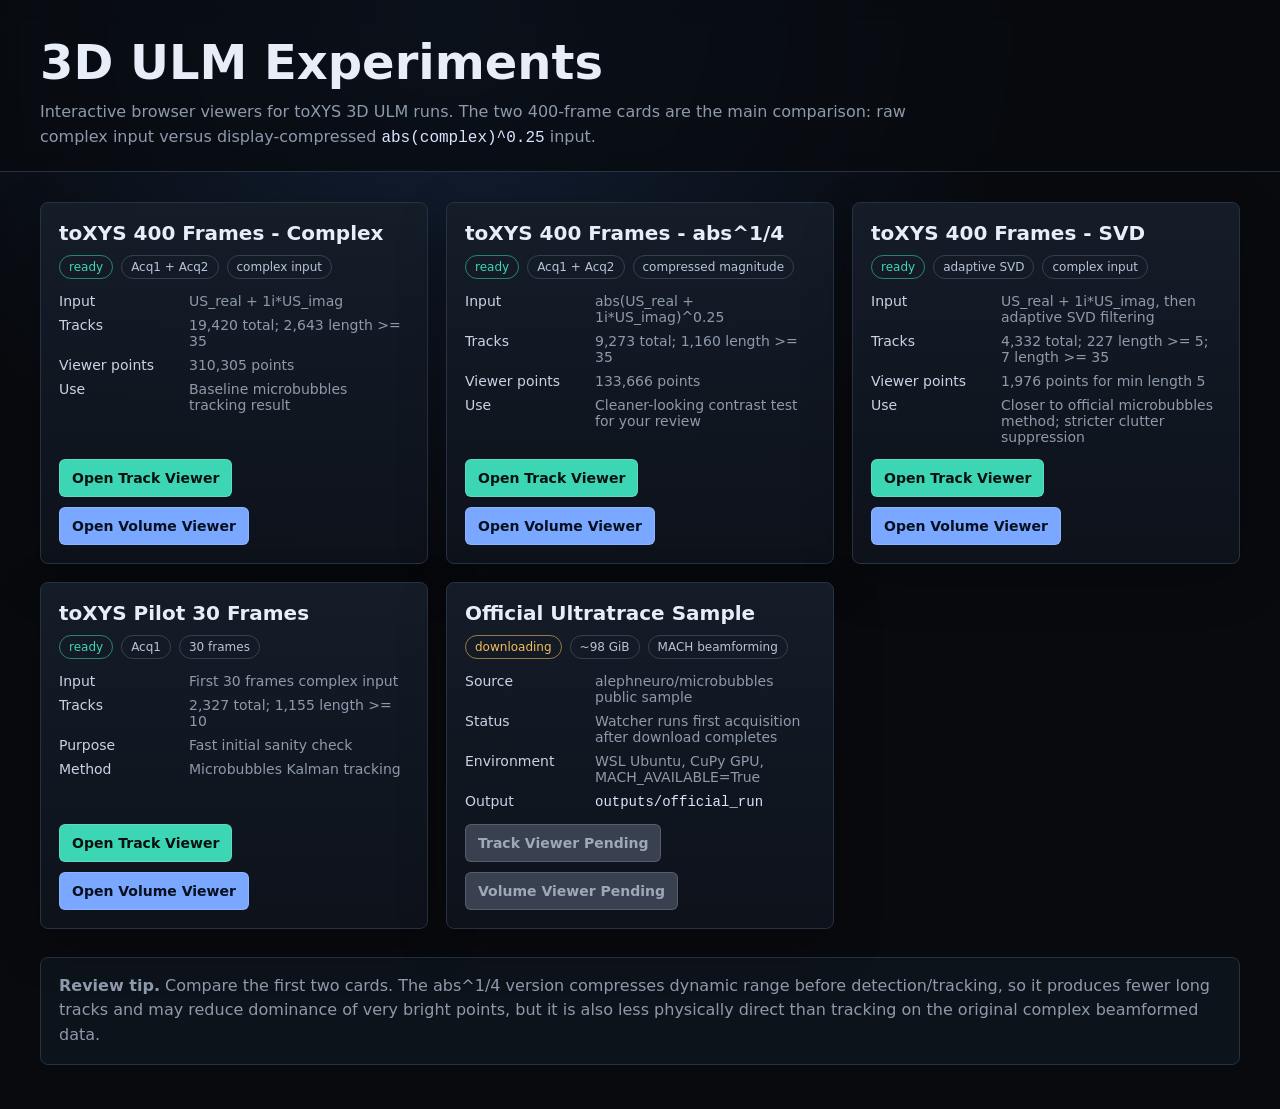
==== index.html @ ead872ce "Publish 3D ULM viewers" ====
﻿<!doctype html>
<html lang="en">
<head>
  <meta charset="utf-8" />
  <meta name="viewport" content="width=device-width, initial-scale=1" />
  <title>3D ULM Experiments</title>
  <style>
    :root { color-scheme: dark; --bg:#080a0e; --panel:#111722; --text:#e8eef7; --muted:#8d9aab; --line:#263143; --accent:#3dd6b5; --accent2:#7aa7ff; --warn:#f3bd5b; }
    *{box-sizing:border-box} body{margin:0;min-height:100vh;font-family:Inter,ui-sans-serif,system-ui,-apple-system,BlinkMacSystemFont,"Segoe UI",sans-serif;background:radial-gradient(circle at 35% 0%,#142239 0,transparent 36rem),var(--bg);color:var(--text)}
    header{padding:34px 40px 20px;border-bottom:1px solid var(--line);background:rgba(8,10,14,.72);backdrop-filter:blur(12px)}
    h1{margin:0 0 10px;font-size:clamp(28px,4vw,48px);font-weight:720;letter-spacing:0}.subtitle{max-width:920px;color:var(--muted);font-size:16px;line-height:1.55}
    main{padding:30px 40px 46px;max-width:1380px}.grid{display:grid;grid-template-columns:repeat(auto-fit,minmax(290px,1fr));gap:18px}.card{border:1px solid var(--line);background:linear-gradient(180deg,rgba(21,29,41,.96),rgba(13,18,27,.96));border-radius:8px;padding:18px;min-height:278px;display:flex;flex-direction:column;gap:14px;box-shadow:0 16px 48px rgba(0,0,0,.26)}
    .card h2{margin:0;font-size:20px;font-weight:680;letter-spacing:0}.tagrow{display:flex;flex-wrap:wrap;gap:8px;margin-top:10px}.tag{border:1px solid #334053;color:#b7c4d8;border-radius:999px;padding:4px 9px;font-size:12px}.tag.ready{border-color:rgba(61,214,181,.55);color:var(--accent)}.tag.pending{border-color:rgba(243,189,91,.58);color:var(--warn)}
    dl{display:grid;grid-template-columns:118px 1fr;gap:8px 12px;margin:0;color:var(--muted);font-size:14px}dt{color:#c8d4e5}dd{margin:0}.actions{display:flex;flex-wrap:wrap;gap:10px;margin-top:auto}a.button{text-decoration:none;color:#07110f;background:var(--accent);border:1px solid rgba(255,255,255,.15);border-radius:6px;padding:10px 12px;font-weight:700;font-size:14px}a.button.secondary{background:var(--accent2);color:#07101f}a.button.disabled{pointer-events:none;background:#394150;color:#9fa8b7}
    .note{margin-top:28px;border:1px solid var(--line);background:rgba(17,23,34,.7);border-radius:8px;padding:16px 18px;color:var(--muted);line-height:1.55}code{color:#d9e6ff}
  </style>
</head>
<body>
  <header>
    <h1>3D ULM Experiments</h1>
    <div class="subtitle">Interactive browser viewers for toXYS 3D ULM runs. The two 400-frame cards are the main comparison: raw complex input versus display-compressed <code>abs(complex)^0.25</code> input.</div>
  </header>
  <main>
    <div class="grid">
      <article class="card">
        <div><h2>toXYS 400 Frames - Complex</h2><div class="tagrow"><span class="tag ready">ready</span><span class="tag">Acq1 + Acq2</span><span class="tag">complex input</span></div></div>
        <dl><dt>Input</dt><dd>US_real + 1i*US_imag</dd><dt>Tracks</dt><dd>19,420 total; 2,643 length >= 35</dd><dt>Viewer points</dt><dd>310,305 points</dd><dt>Use</dt><dd>Baseline microbubbles tracking result</dd></dl>
        <div class="actions"><a class="button" href="toxys400_viewer/">Open Track Viewer</a><a class="button secondary" href="toxys400_volume/">Open Volume Viewer</a></div>
      </article>
      <article class="card">
        <div><h2>toXYS 400 Frames - abs^1/4</h2><div class="tagrow"><span class="tag ready">ready</span><span class="tag">Acq1 + Acq2</span><span class="tag">compressed magnitude</span></div></div>
        <dl><dt>Input</dt><dd>abs(US_real + 1i*US_imag)^0.25</dd><dt>Tracks</dt><dd>9,273 total; 1,160 length >= 35</dd><dt>Viewer points</dt><dd>133,666 points</dd><dt>Use</dt><dd>Cleaner-looking contrast test for your review</dd></dl>
        <div class="actions"><a class="button" href="toxys400_absq_viewer/">Open Track Viewer</a><a class="button secondary" href="toxys400_absq_volume/">Open Volume Viewer</a></div>
      </article>
      <article class="card">
        <div><h2>toXYS 400 Frames - SVD</h2><div class="tagrow"><span class="tag ready">ready</span><span class="tag">adaptive SVD</span><span class="tag">complex input</span></div></div>
        <dl><dt>Input</dt><dd>US_real + 1i*US_imag, then adaptive SVD filtering</dd><dt>Tracks</dt><dd>4,332 total; 227 length >= 5; 7 length >= 35</dd><dt>Viewer points</dt><dd>1,976 points for min length 5</dd><dt>Use</dt><dd>Closer to official microbubbles method; stricter clutter suppression</dd></dl>
        <div class="actions"><a class="button" href="toxys400_svd_viewer/">Open Track Viewer</a><a class="button secondary" href="toxys400_svd_volume/">Open Volume Viewer</a></div>
      </article>
      <article class="card">
        <div><h2>toXYS Pilot 30 Frames</h2><div class="tagrow"><span class="tag ready">ready</span><span class="tag">Acq1</span><span class="tag">30 frames</span></div></div>
        <dl><dt>Input</dt><dd>First 30 frames complex input</dd><dt>Tracks</dt><dd>2,327 total; 1,155 length >= 10</dd><dt>Purpose</dt><dd>Fast initial sanity check</dd><dt>Method</dt><dd>Microbubbles Kalman tracking</dd></dl>
        <div class="actions"><a class="button" href="viewer/">Open Track Viewer</a><a class="button secondary" href="volume/">Open Volume Viewer</a></div>
      </article>
      <article class="card">
        <div><h2>Official Ultratrace Sample</h2><div class="tagrow"><span class="tag pending">downloading</span><span class="tag">~98 GiB</span><span class="tag">MACH beamforming</span></div></div>
        <dl><dt>Source</dt><dd>alephneuro/microbubbles public sample</dd><dt>Status</dt><dd>Watcher runs first acquisition after download completes</dd><dt>Environment</dt><dd>WSL Ubuntu, CuPy GPU, MACH_AVAILABLE=True</dd><dt>Output</dt><dd><code>outputs/official_run</code></dd></dl>
        <div class="actions"><a class="button disabled" href="#">Track Viewer Pending</a><a class="button disabled" href="#">Volume Viewer Pending</a></div>
      </article>
    </div>
    <section class="note"><strong>Review tip.</strong> Compare the first two cards. The abs^1/4 version compresses dynamic range before detection/tracking, so it produces fewer long tracks and may reduce dominance of very bright points, but it is also less physically direct than tracking on the original complex beamformed data.</section>
  </main>
</body>
</html>
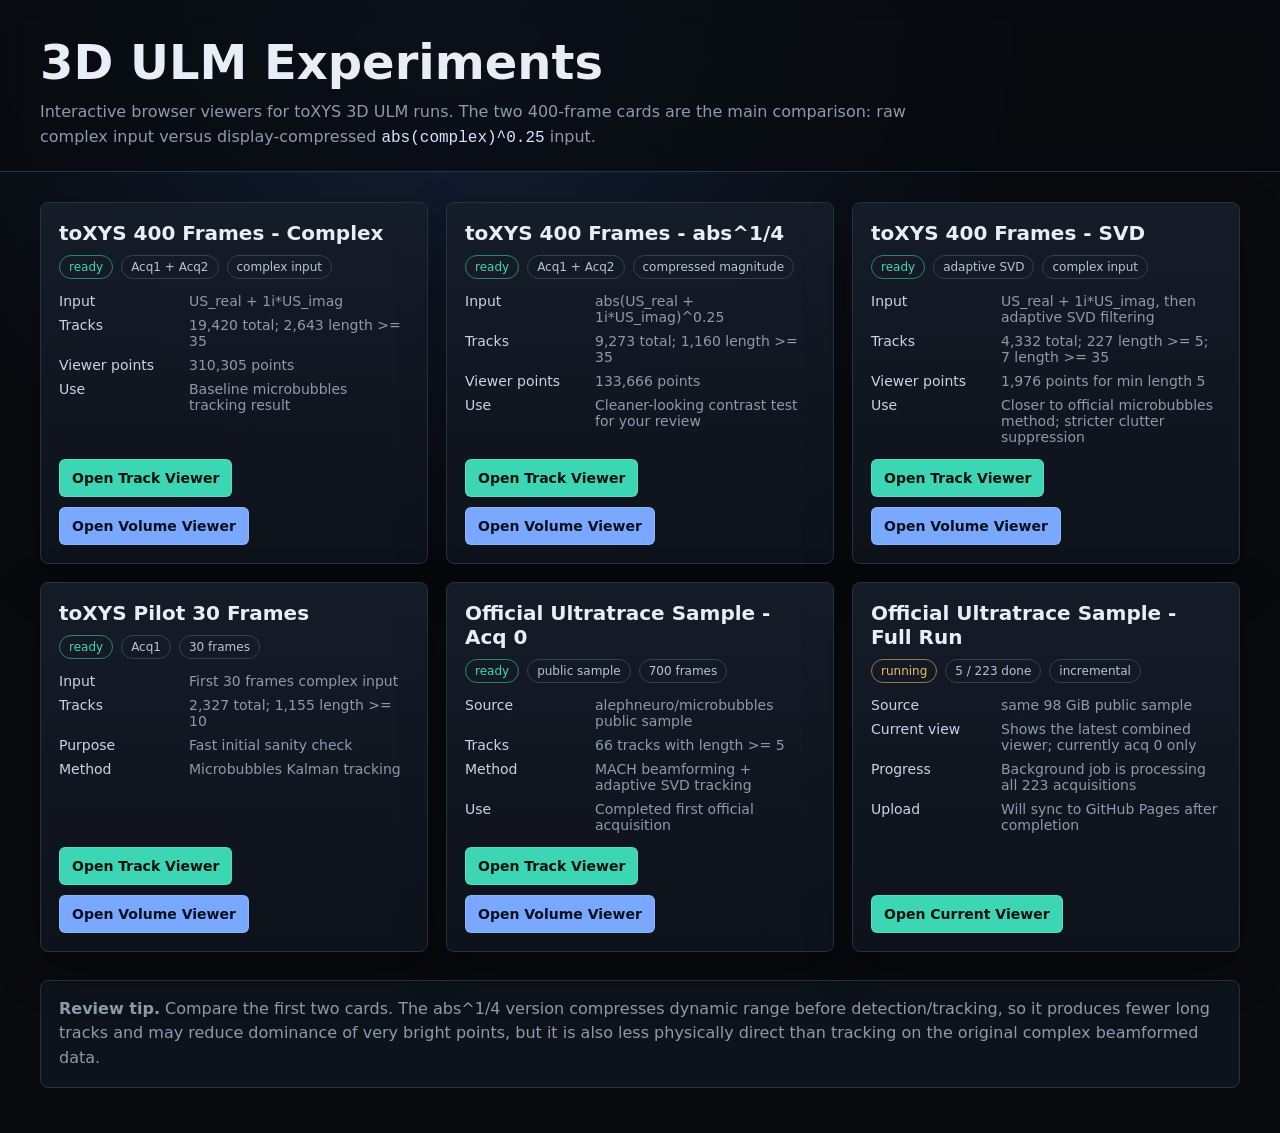
==== commit 69735a3b: "Add official Ultratrace viewers" ====
--- a/index.html
+++ b/index.html
@@ -43,9 +43,14 @@
         <div class="actions"><a class="button" href="viewer/">Open Track Viewer</a><a class="button secondary" href="volume/">Open Volume Viewer</a></div>
       </article>
       <article class="card">
-        <div><h2>Official Ultratrace Sample</h2><div class="tagrow"><span class="tag pending">downloading</span><span class="tag">~98 GiB</span><span class="tag">MACH beamforming</span></div></div>
-        <dl><dt>Source</dt><dd>alephneuro/microbubbles public sample</dd><dt>Status</dt><dd>Watcher runs first acquisition after download completes</dd><dt>Environment</dt><dd>WSL Ubuntu, CuPy GPU, MACH_AVAILABLE=True</dd><dt>Output</dt><dd><code>outputs/official_run</code></dd></dl>
-        <div class="actions"><a class="button disabled" href="#">Track Viewer Pending</a><a class="button disabled" href="#">Volume Viewer Pending</a></div>
+        <div><h2>Official Ultratrace Sample - Acq 0</h2><div class="tagrow"><span class="tag ready">ready</span><span class="tag">public sample</span><span class="tag">700 frames</span></div></div>
+        <dl><dt>Source</dt><dd>alephneuro/microbubbles public sample</dd><dt>Tracks</dt><dd>66 tracks with length >= 5</dd><dt>Method</dt><dd>MACH beamforming + adaptive SVD tracking</dd><dt>Use</dt><dd>Completed first official acquisition</dd></dl>
+        <div class="actions"><a class="button" href="official_viewer_min5/">Open Track Viewer</a><a class="button secondary" href="official_volume_min5/">Open Volume Viewer</a></div>
+      </article>
+      <article class="card">
+        <div><h2>Official Ultratrace Sample - Full Run</h2><div class="tagrow"><span class="tag pending">running</span><span class="tag">5 / 223 done</span><span class="tag">incremental</span></div></div>
+        <dl><dt>Source</dt><dd>same 98 GiB public sample</dd><dt>Current view</dt><dd>Shows the latest combined viewer; currently acq 0 only</dd><dt>Progress</dt><dd>Background job is processing all 223 acquisitions</dd><dt>Upload</dt><dd>Will sync to GitHub Pages after completion</dd></dl>
+        <div class="actions"><a class="button" href="official_full_viewer/">Open Current Viewer</a></div>
       </article>
     </div>
     <section class="note"><strong>Review tip.</strong> Compare the first two cards. The abs^1/4 version compresses dynamic range before detection/tracking, so it produces fewer long tracks and may reduce dominance of very bright points, but it is also less physically direct than tracking on the original complex beamformed data.</section>
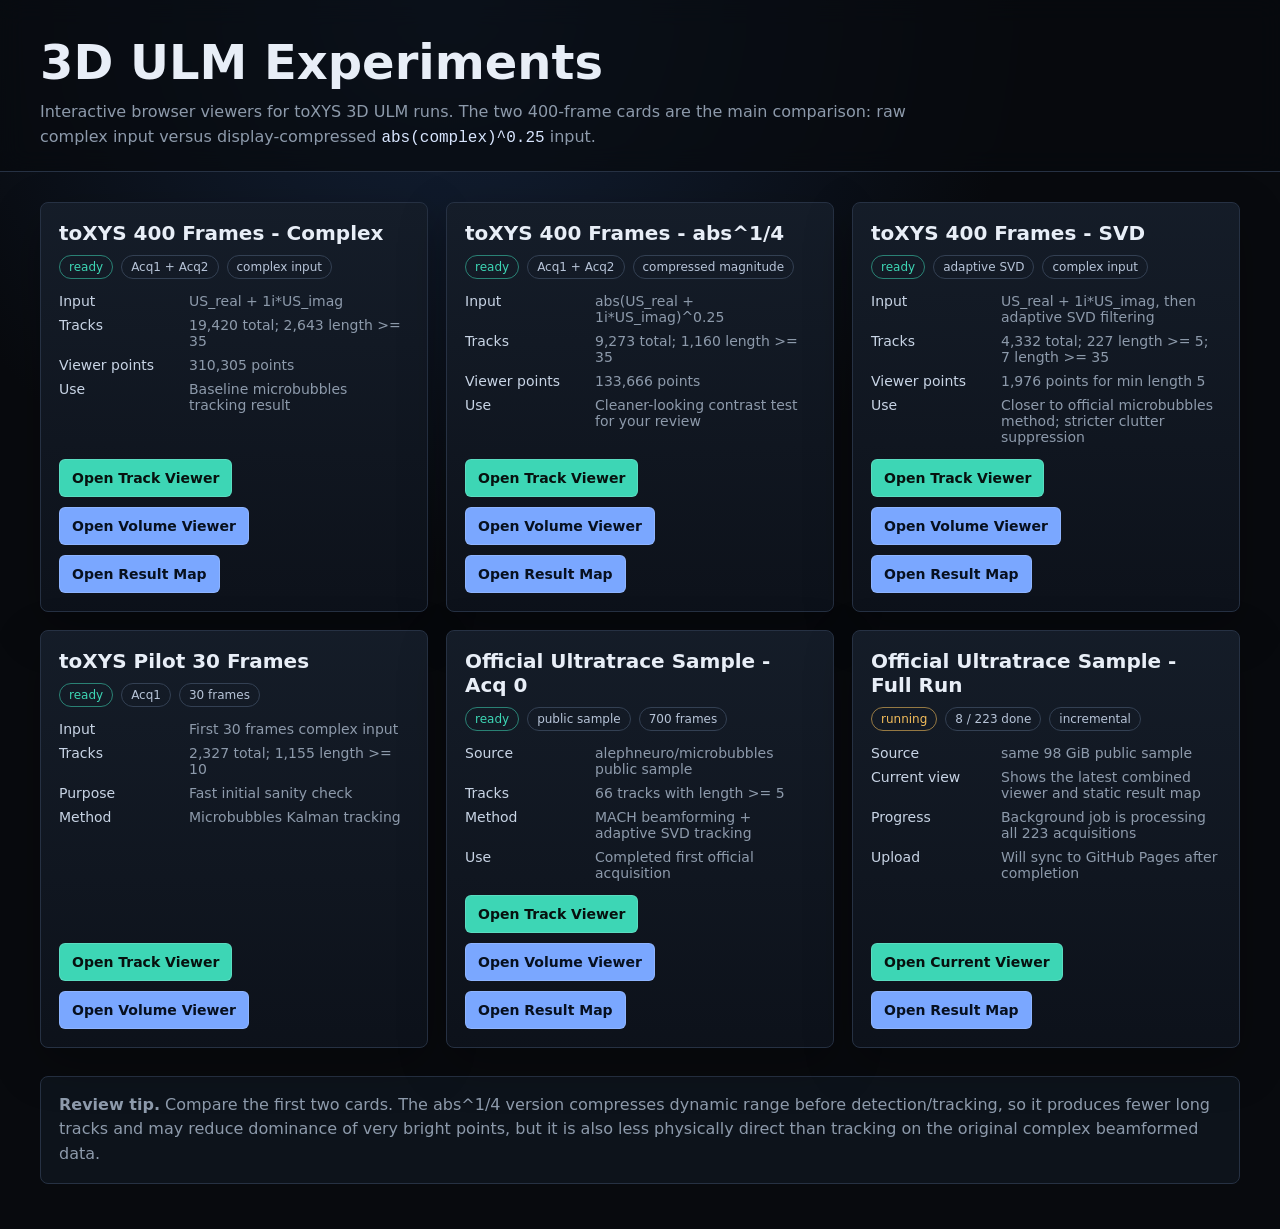
==== commit d193e8d3: "Add static ULM result maps" ====
--- a/index.html
+++ b/index.html
@@ -25,17 +25,17 @@
       <article class="card">
         <div><h2>toXYS 400 Frames - Complex</h2><div class="tagrow"><span class="tag ready">ready</span><span class="tag">Acq1 + Acq2</span><span class="tag">complex input</span></div></div>
         <dl><dt>Input</dt><dd>US_real + 1i*US_imag</dd><dt>Tracks</dt><dd>19,420 total; 2,643 length >= 35</dd><dt>Viewer points</dt><dd>310,305 points</dd><dt>Use</dt><dd>Baseline microbubbles tracking result</dd></dl>
-        <div class="actions"><a class="button" href="toxys400_viewer/">Open Track Viewer</a><a class="button secondary" href="toxys400_volume/">Open Volume Viewer</a></div>
+        <div class="actions"><a class="button" href="toxys400_viewer/">Open Track Viewer</a><a class="button secondary" href="toxys400_volume/">Open Volume Viewer</a><a class="button secondary" href="toxys400_result/">Open Result Map</a></div>
       </article>
       <article class="card">
         <div><h2>toXYS 400 Frames - abs^1/4</h2><div class="tagrow"><span class="tag ready">ready</span><span class="tag">Acq1 + Acq2</span><span class="tag">compressed magnitude</span></div></div>
         <dl><dt>Input</dt><dd>abs(US_real + 1i*US_imag)^0.25</dd><dt>Tracks</dt><dd>9,273 total; 1,160 length >= 35</dd><dt>Viewer points</dt><dd>133,666 points</dd><dt>Use</dt><dd>Cleaner-looking contrast test for your review</dd></dl>
-        <div class="actions"><a class="button" href="toxys400_absq_viewer/">Open Track Viewer</a><a class="button secondary" href="toxys400_absq_volume/">Open Volume Viewer</a></div>
+        <div class="actions"><a class="button" href="toxys400_absq_viewer/">Open Track Viewer</a><a class="button secondary" href="toxys400_absq_volume/">Open Volume Viewer</a><a class="button secondary" href="toxys400_absq_result/">Open Result Map</a></div>
       </article>
       <article class="card">
         <div><h2>toXYS 400 Frames - SVD</h2><div class="tagrow"><span class="tag ready">ready</span><span class="tag">adaptive SVD</span><span class="tag">complex input</span></div></div>
         <dl><dt>Input</dt><dd>US_real + 1i*US_imag, then adaptive SVD filtering</dd><dt>Tracks</dt><dd>4,332 total; 227 length >= 5; 7 length >= 35</dd><dt>Viewer points</dt><dd>1,976 points for min length 5</dd><dt>Use</dt><dd>Closer to official microbubbles method; stricter clutter suppression</dd></dl>
-        <div class="actions"><a class="button" href="toxys400_svd_viewer/">Open Track Viewer</a><a class="button secondary" href="toxys400_svd_volume/">Open Volume Viewer</a></div>
+        <div class="actions"><a class="button" href="toxys400_svd_viewer/">Open Track Viewer</a><a class="button secondary" href="toxys400_svd_volume/">Open Volume Viewer</a><a class="button secondary" href="toxys400_svd_result/">Open Result Map</a></div>
       </article>
       <article class="card">
         <div><h2>toXYS Pilot 30 Frames</h2><div class="tagrow"><span class="tag ready">ready</span><span class="tag">Acq1</span><span class="tag">30 frames</span></div></div>
@@ -45,12 +45,12 @@
       <article class="card">
         <div><h2>Official Ultratrace Sample - Acq 0</h2><div class="tagrow"><span class="tag ready">ready</span><span class="tag">public sample</span><span class="tag">700 frames</span></div></div>
         <dl><dt>Source</dt><dd>alephneuro/microbubbles public sample</dd><dt>Tracks</dt><dd>66 tracks with length >= 5</dd><dt>Method</dt><dd>MACH beamforming + adaptive SVD tracking</dd><dt>Use</dt><dd>Completed first official acquisition</dd></dl>
-        <div class="actions"><a class="button" href="official_viewer_min5/">Open Track Viewer</a><a class="button secondary" href="official_volume_min5/">Open Volume Viewer</a></div>
+        <div class="actions"><a class="button" href="official_viewer_min5/">Open Track Viewer</a><a class="button secondary" href="official_volume_min5/">Open Volume Viewer</a><a class="button secondary" href="official_result_min5/">Open Result Map</a></div>
       </article>
       <article class="card">
-        <div><h2>Official Ultratrace Sample - Full Run</h2><div class="tagrow"><span class="tag pending">running</span><span class="tag">5 / 223 done</span><span class="tag">incremental</span></div></div>
-        <dl><dt>Source</dt><dd>same 98 GiB public sample</dd><dt>Current view</dt><dd>Shows the latest combined viewer; currently acq 0 only</dd><dt>Progress</dt><dd>Background job is processing all 223 acquisitions</dd><dt>Upload</dt><dd>Will sync to GitHub Pages after completion</dd></dl>
-        <div class="actions"><a class="button" href="official_full_viewer/">Open Current Viewer</a></div>
+        <div><h2>Official Ultratrace Sample - Full Run</h2><div class="tagrow"><span class="tag pending">running</span><span class="tag">8 / 223 done</span><span class="tag">incremental</span></div></div>
+        <dl><dt>Source</dt><dd>same 98 GiB public sample</dd><dt>Current view</dt><dd>Shows the latest combined viewer and static result map</dd><dt>Progress</dt><dd>Background job is processing all 223 acquisitions</dd><dt>Upload</dt><dd>Will sync to GitHub Pages after completion</dd></dl>
+        <div class="actions"><a class="button" href="official_full_viewer/">Open Current Viewer</a><a class="button secondary" href="official_full_result/">Open Result Map</a></div>
       </article>
     </div>
     <section class="note"><strong>Review tip.</strong> Compare the first two cards. The abs^1/4 version compresses dynamic range before detection/tracking, so it produces fewer long tracks and may reduce dominance of very bright points, but it is also less physically direct than tracking on the original complex beamformed data.</section>
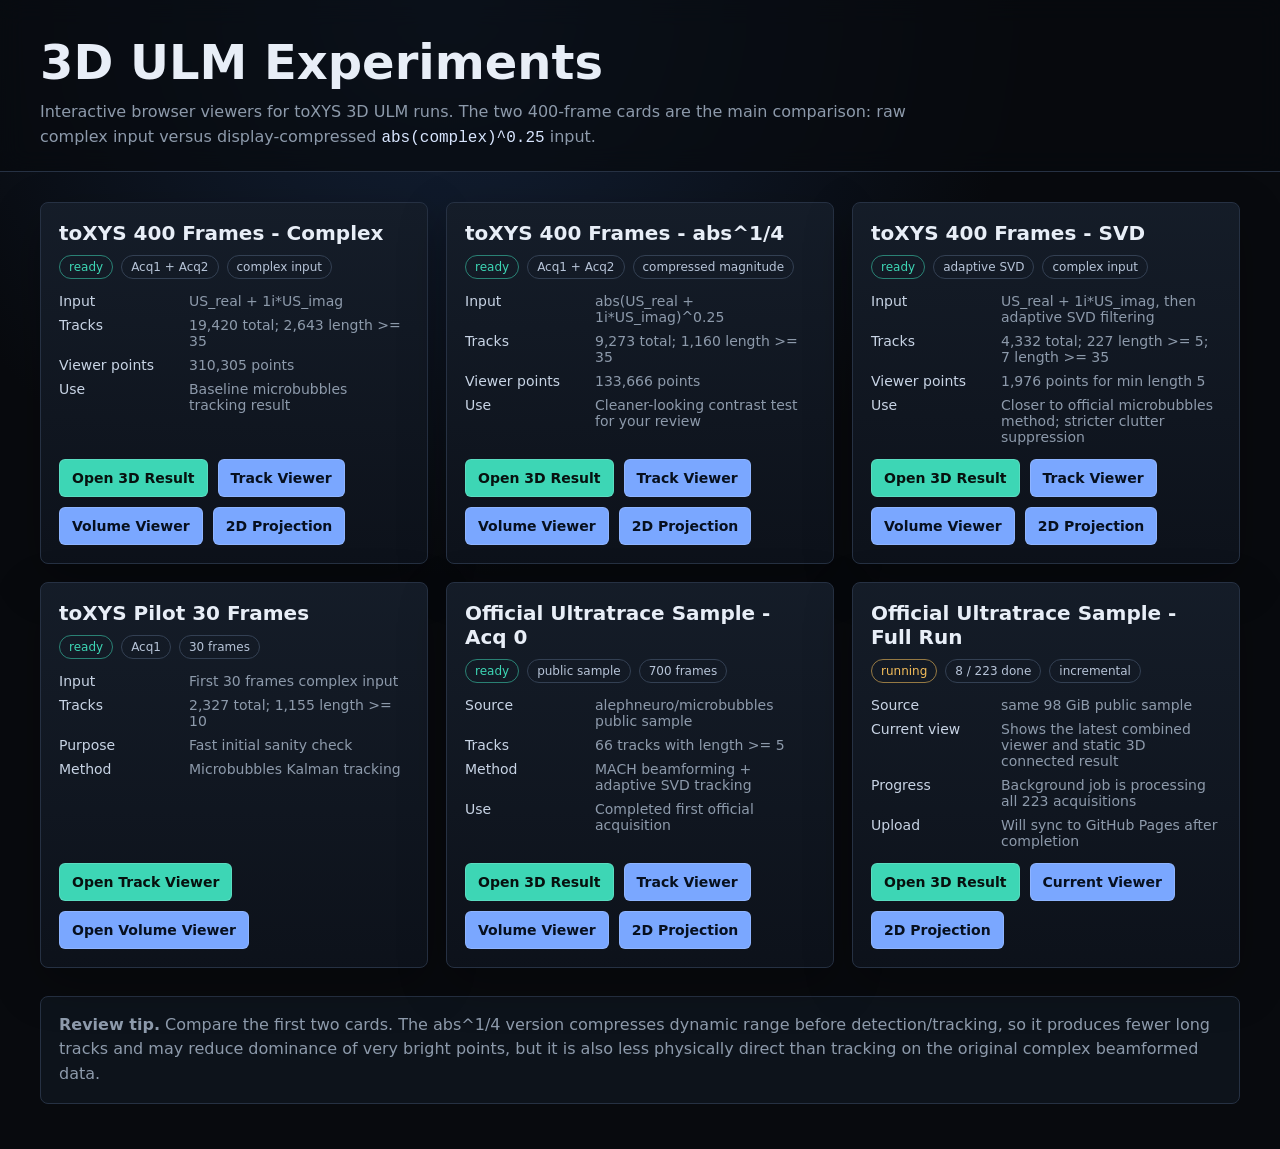
==== commit 0b515aee: "Add 3D connected track result viewers" ====
--- a/index.html
+++ b/index.html
@@ -25,17 +25,17 @@
       <article class="card">
         <div><h2>toXYS 400 Frames - Complex</h2><div class="tagrow"><span class="tag ready">ready</span><span class="tag">Acq1 + Acq2</span><span class="tag">complex input</span></div></div>
         <dl><dt>Input</dt><dd>US_real + 1i*US_imag</dd><dt>Tracks</dt><dd>19,420 total; 2,643 length >= 35</dd><dt>Viewer points</dt><dd>310,305 points</dd><dt>Use</dt><dd>Baseline microbubbles tracking result</dd></dl>
-        <div class="actions"><a class="button" href="toxys400_viewer/">Open Track Viewer</a><a class="button secondary" href="toxys400_volume/">Open Volume Viewer</a><a class="button secondary" href="toxys400_result/">Open Result Map</a></div>
+        <div class="actions"><a class="button" href="toxys400_result3d/">Open 3D Result</a><a class="button secondary" href="toxys400_viewer/">Track Viewer</a><a class="button secondary" href="toxys400_volume/">Volume Viewer</a><a class="button secondary" href="toxys400_result/">2D Projection</a></div>
       </article>
       <article class="card">
         <div><h2>toXYS 400 Frames - abs^1/4</h2><div class="tagrow"><span class="tag ready">ready</span><span class="tag">Acq1 + Acq2</span><span class="tag">compressed magnitude</span></div></div>
         <dl><dt>Input</dt><dd>abs(US_real + 1i*US_imag)^0.25</dd><dt>Tracks</dt><dd>9,273 total; 1,160 length >= 35</dd><dt>Viewer points</dt><dd>133,666 points</dd><dt>Use</dt><dd>Cleaner-looking contrast test for your review</dd></dl>
-        <div class="actions"><a class="button" href="toxys400_absq_viewer/">Open Track Viewer</a><a class="button secondary" href="toxys400_absq_volume/">Open Volume Viewer</a><a class="button secondary" href="toxys400_absq_result/">Open Result Map</a></div>
+        <div class="actions"><a class="button" href="toxys400_absq_result3d/">Open 3D Result</a><a class="button secondary" href="toxys400_absq_viewer/">Track Viewer</a><a class="button secondary" href="toxys400_absq_volume/">Volume Viewer</a><a class="button secondary" href="toxys400_absq_result/">2D Projection</a></div>
       </article>
       <article class="card">
         <div><h2>toXYS 400 Frames - SVD</h2><div class="tagrow"><span class="tag ready">ready</span><span class="tag">adaptive SVD</span><span class="tag">complex input</span></div></div>
         <dl><dt>Input</dt><dd>US_real + 1i*US_imag, then adaptive SVD filtering</dd><dt>Tracks</dt><dd>4,332 total; 227 length >= 5; 7 length >= 35</dd><dt>Viewer points</dt><dd>1,976 points for min length 5</dd><dt>Use</dt><dd>Closer to official microbubbles method; stricter clutter suppression</dd></dl>
-        <div class="actions"><a class="button" href="toxys400_svd_viewer/">Open Track Viewer</a><a class="button secondary" href="toxys400_svd_volume/">Open Volume Viewer</a><a class="button secondary" href="toxys400_svd_result/">Open Result Map</a></div>
+        <div class="actions"><a class="button" href="toxys400_svd_result3d/">Open 3D Result</a><a class="button secondary" href="toxys400_svd_viewer/">Track Viewer</a><a class="button secondary" href="toxys400_svd_volume/">Volume Viewer</a><a class="button secondary" href="toxys400_svd_result/">2D Projection</a></div>
       </article>
       <article class="card">
         <div><h2>toXYS Pilot 30 Frames</h2><div class="tagrow"><span class="tag ready">ready</span><span class="tag">Acq1</span><span class="tag">30 frames</span></div></div>
@@ -45,12 +45,12 @@
       <article class="card">
         <div><h2>Official Ultratrace Sample - Acq 0</h2><div class="tagrow"><span class="tag ready">ready</span><span class="tag">public sample</span><span class="tag">700 frames</span></div></div>
         <dl><dt>Source</dt><dd>alephneuro/microbubbles public sample</dd><dt>Tracks</dt><dd>66 tracks with length >= 5</dd><dt>Method</dt><dd>MACH beamforming + adaptive SVD tracking</dd><dt>Use</dt><dd>Completed first official acquisition</dd></dl>
-        <div class="actions"><a class="button" href="official_viewer_min5/">Open Track Viewer</a><a class="button secondary" href="official_volume_min5/">Open Volume Viewer</a><a class="button secondary" href="official_result_min5/">Open Result Map</a></div>
+        <div class="actions"><a class="button" href="official_result3d_min5/">Open 3D Result</a><a class="button secondary" href="official_viewer_min5/">Track Viewer</a><a class="button secondary" href="official_volume_min5/">Volume Viewer</a><a class="button secondary" href="official_result_min5/">2D Projection</a></div>
       </article>
       <article class="card">
         <div><h2>Official Ultratrace Sample - Full Run</h2><div class="tagrow"><span class="tag pending">running</span><span class="tag">8 / 223 done</span><span class="tag">incremental</span></div></div>
-        <dl><dt>Source</dt><dd>same 98 GiB public sample</dd><dt>Current view</dt><dd>Shows the latest combined viewer and static result map</dd><dt>Progress</dt><dd>Background job is processing all 223 acquisitions</dd><dt>Upload</dt><dd>Will sync to GitHub Pages after completion</dd></dl>
-        <div class="actions"><a class="button" href="official_full_viewer/">Open Current Viewer</a><a class="button secondary" href="official_full_result/">Open Result Map</a></div>
+        <dl><dt>Source</dt><dd>same 98 GiB public sample</dd><dt>Current view</dt><dd>Shows the latest combined viewer and static 3D connected result</dd><dt>Progress</dt><dd>Background job is processing all 223 acquisitions</dd><dt>Upload</dt><dd>Will sync to GitHub Pages after completion</dd></dl>
+        <div class="actions"><a class="button" href="official_full_result3d/">Open 3D Result</a><a class="button secondary" href="official_full_viewer/">Current Viewer</a><a class="button secondary" href="official_full_result/">2D Projection</a></div>
       </article>
     </div>
     <section class="note"><strong>Review tip.</strong> Compare the first two cards. The abs^1/4 version compresses dynamic range before detection/tracking, so it produces fewer long tracks and may reduce dominance of very bright points, but it is also less physically direct than tracking on the original complex beamformed data.</section>
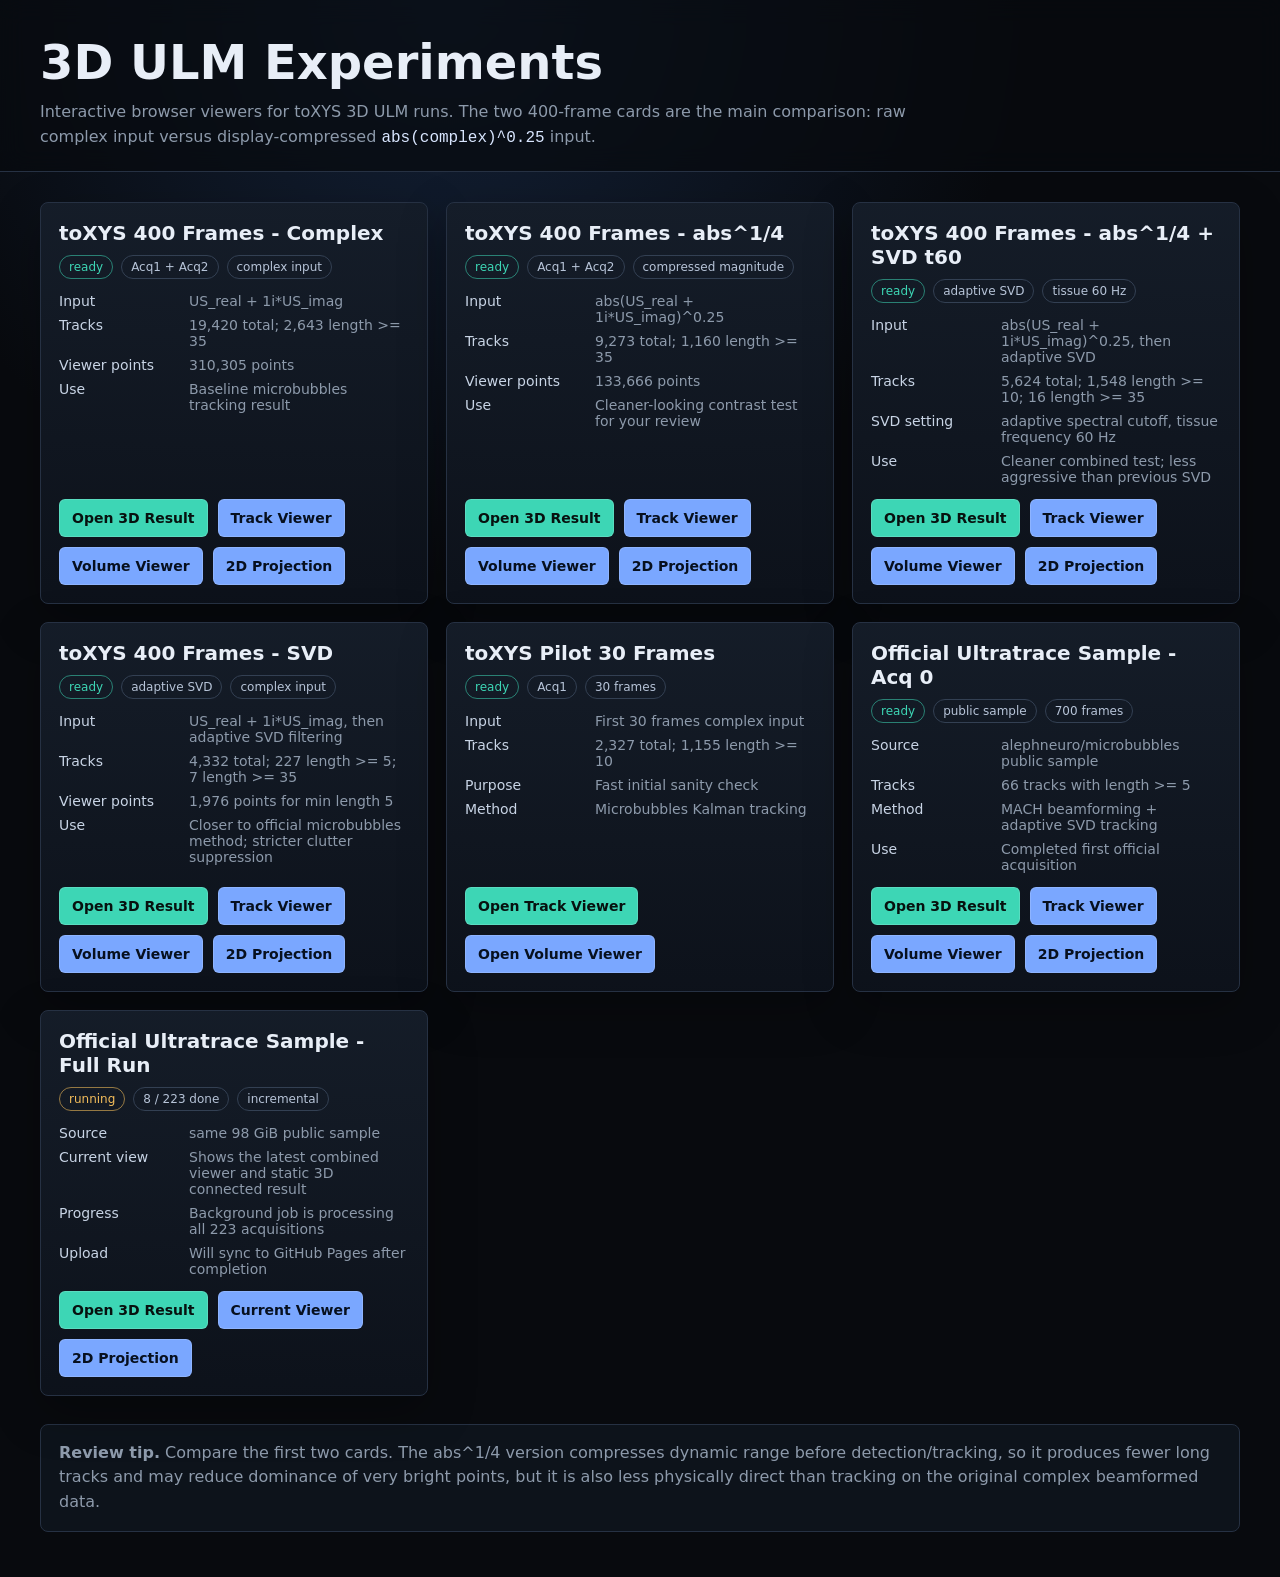
==== commit dcecf134: "Add toXYS absq SVD t60 result" ====
--- a/index.html
+++ b/index.html
@@ -33,6 +33,11 @@
         <div class="actions"><a class="button" href="toxys400_absq_result3d/">Open 3D Result</a><a class="button secondary" href="toxys400_absq_viewer/">Track Viewer</a><a class="button secondary" href="toxys400_absq_volume/">Volume Viewer</a><a class="button secondary" href="toxys400_absq_result/">2D Projection</a></div>
       </article>
       <article class="card">
+        <div><h2>toXYS 400 Frames - abs^1/4 + SVD t60</h2><div class="tagrow"><span class="tag ready">ready</span><span class="tag">adaptive SVD</span><span class="tag">tissue 60 Hz</span></div></div>
+        <dl><dt>Input</dt><dd>abs(US_real + 1i*US_imag)^0.25, then adaptive SVD</dd><dt>Tracks</dt><dd>5,624 total; 1,548 length >= 10; 16 length >= 35</dd><dt>SVD setting</dt><dd>adaptive spectral cutoff, tissue frequency 60 Hz</dd><dt>Use</dt><dd>Cleaner combined test; less aggressive than previous SVD</dd></dl>
+        <div class="actions"><a class="button" href="toxys400_absq_svd_t60_result3d/">Open 3D Result</a><a class="button secondary" href="toxys400_absq_svd_t60_viewer/">Track Viewer</a><a class="button secondary" href="toxys400_absq_svd_t60_volume/">Volume Viewer</a><a class="button secondary" href="toxys400_absq_svd_t60_result/">2D Projection</a></div>
+      </article>
+      <article class="card">
         <div><h2>toXYS 400 Frames - SVD</h2><div class="tagrow"><span class="tag ready">ready</span><span class="tag">adaptive SVD</span><span class="tag">complex input</span></div></div>
         <dl><dt>Input</dt><dd>US_real + 1i*US_imag, then adaptive SVD filtering</dd><dt>Tracks</dt><dd>4,332 total; 227 length >= 5; 7 length >= 35</dd><dt>Viewer points</dt><dd>1,976 points for min length 5</dd><dt>Use</dt><dd>Closer to official microbubbles method; stricter clutter suppression</dd></dl>
         <div class="actions"><a class="button" href="toxys400_svd_result3d/">Open 3D Result</a><a class="button secondary" href="toxys400_svd_viewer/">Track Viewer</a><a class="button secondary" href="toxys400_svd_volume/">Volume Viewer</a><a class="button secondary" href="toxys400_svd_result/">2D Projection</a></div>
